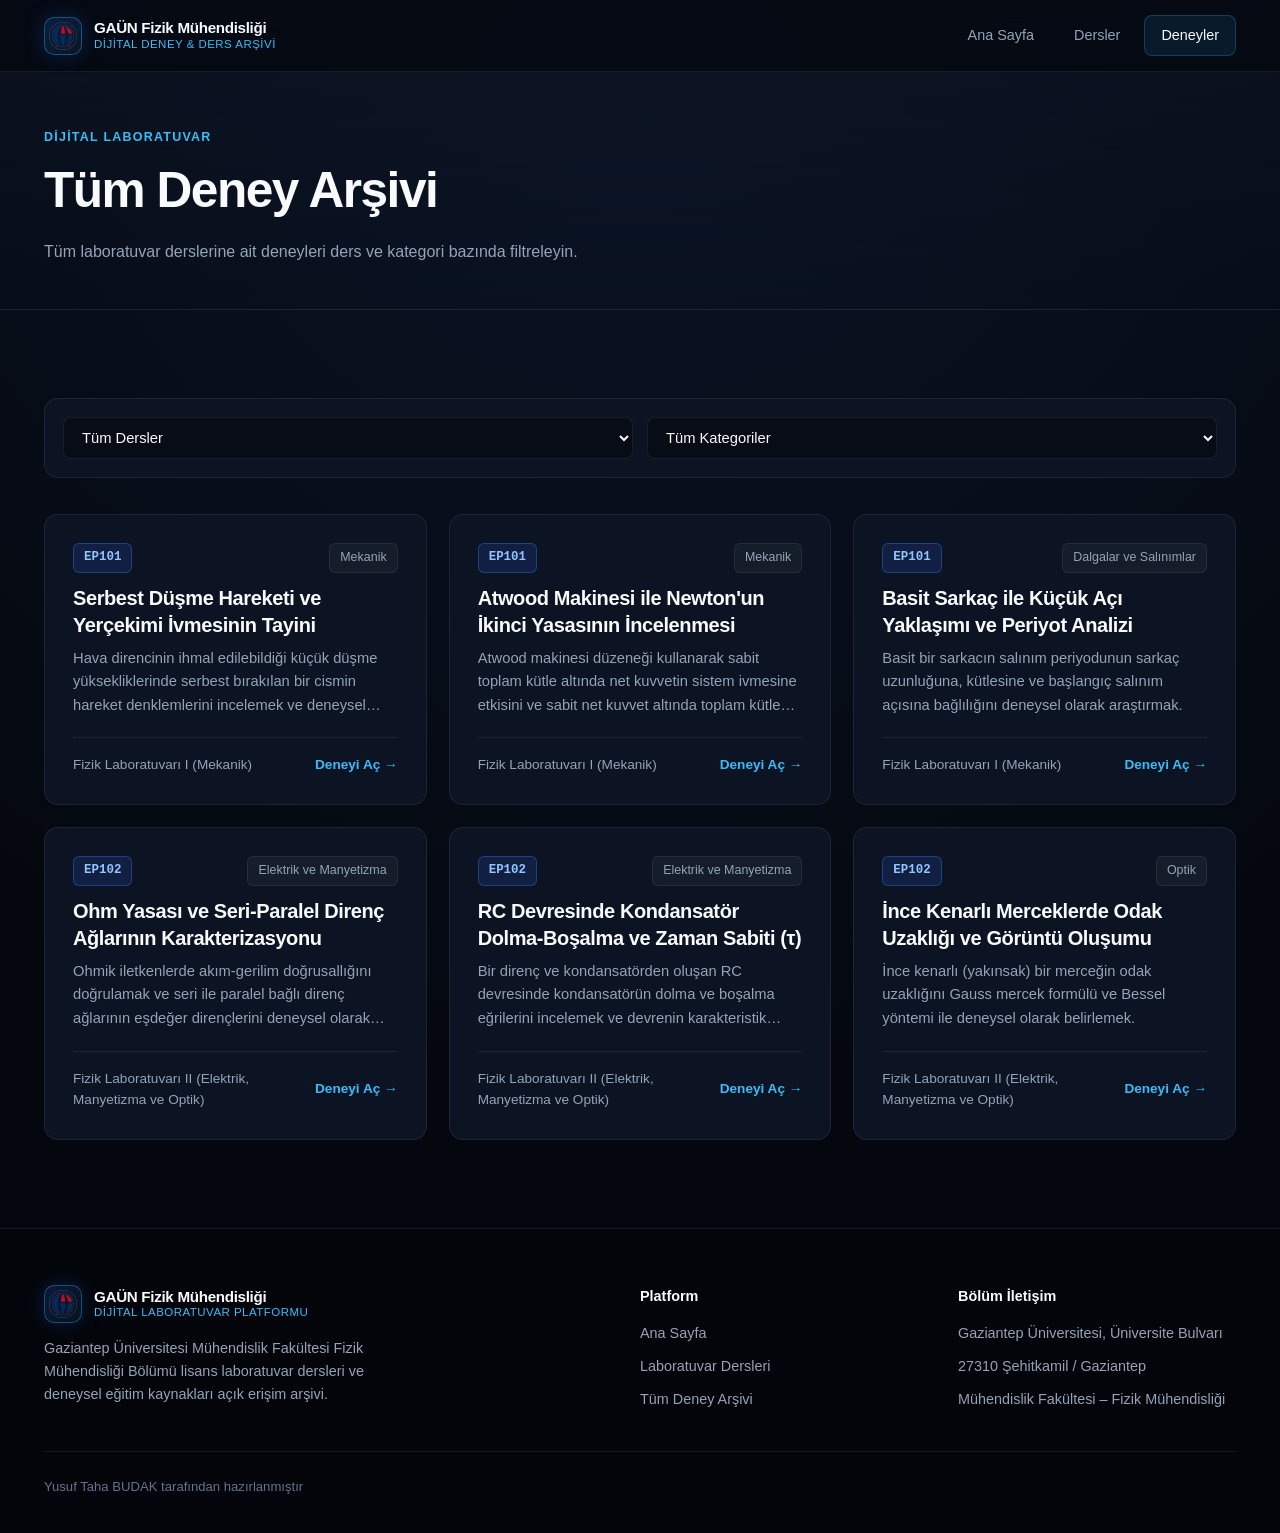
==== deneyler.html @ 33b79657 "Gaün Fizik Müh. Video ve Deney Sitesi" ====
<!DOCTYPE html>
<html lang="tr">
<head>
  <meta charset="UTF-8">
  <meta name="viewport" content="width=device-width, initial-scale=1.0">
  <meta name="description" content="GAÜN Fizik Mühendisliği tüm laboratuvar deneyleri, teorik föyler ve video anlatımları.">
  <title>Deney Arşivi | GAÜN Fizik Mühendisliği</title>
  <link rel="stylesheet" href="assets/css/style.css">
</head>
<body data-page="experiments">
  <header class="site-header">
    <div class="container header-inner">
      <a href="index.html" class="brand" aria-label="GAÜN Fizik Mühendisliği Ana Sayfa">
        <div class="brand-mark">
          <img src="assets/images/logo.png" alt="GAÜN Fizik Mühendisliği Logo">
        </div>
        <div class="brand-text">
          <span class="brand-title">GAÜN Fizik Mühendisliği</span>
          <span class="brand-sub">Dijital Deney &amp; Ders Arşivi</span>
        </div>
      </a>

      <button class="mobile-toggle" aria-label="Menüyü Aç/Kapat" aria-expanded="false">
        <svg width="22" height="22" viewBox="0 0 24 24" fill="none" stroke="currentColor" stroke-width="2">
          <line x1="3" y1="6" x2="21" y2="6"></line>
          <line x1="3" y1="12" x2="21" y2="12"></line>
          <line x1="3" y1="18" x2="21" y2="18"></line>
        </svg>
      </button>

      <nav class="nav-links" aria-label="Ana Menü">
        <a href="index.html" class="nav-link">Ana Sayfa</a>
        <a href="dersler.html" class="nav-link">Dersler</a>
        <a href="deneyler.html" class="nav-link active">Deneyler</a>
      </nav>
    </div>
  </header>

  <main>
    <!-- Genel Deney Arşivi Görünümü -->
    <div id="experiments-archive-view">
      <section class="page-hero">
        <div class="container">
          <span class="section-eyebrow">Dijital Laboratuvar</span>
          <h1 class="detail-title">Tüm Deney Arşivi</h1>
          <p class="section-desc">Tüm laboratuvar derslerine ait deneyleri ders ve kategori bazında filtreleyin.</p>
        </div>
      </section>

      <section class="section">
        <div class="container">
          <div class="filter-bar two-col">
            <select id="exp-course-filter" class="select-control" aria-label="Derse göre filtrele">
              <option value="">Tüm Dersler</option>
            </select>
            <select id="exp-cat-filter" class="select-control" aria-label="Kategoriye göre filtrele">
              <option value="">Tüm Kategoriler</option>
            </select>
          </div>

          <div class="cards-grid" id="experiments-grid">
            <div class="skeleton"></div>
            <div class="skeleton"></div>
            <div class="skeleton"></div>
          </div>
        </div>
      </section>
    </div>

    <!-- Tekil Deney Detay Görünümü (?ders=...&deney=...) -->
    <div id="experiment-detail-view" style="display: none;">
      <section class="page-hero">
        <div class="container">
          <nav class="breadcrumb" aria-label="Konum">
            <a href="index.html">Ana Sayfa</a>
            <span>/</span>
            <a href="deneyler.html">Deneyler</a>
            <span>/</span>
            <a href="dersler.html" id="ed-course-link">Ders</a>
            <span>/</span>
            <span id="ed-breadcrumb-title">Deney</span>
          </nav>

          <div class="detail-header">
            <div class="card-meta-top" style="justify-content: flex-start;">
              <span class="code-badge" id="ed-code">KOD</span>
            </div>
            <h1 class="detail-title" id="ed-title">Deney Başlığı</h1>

            <div class="meta-pills">
              <div class="meta-pill">
                <span>Ders:</span>
                <strong id="ed-course-name">-</strong>
              </div>
            </div>
          </div>
        </div>
      </section>

      <section class="section" style="padding-top: 40px;">
        <div class="container">
          <!-- Responsive 16:9 Video Sahnesi -->
          <div id="ed-video-container"></div>

          <!-- Güvenlik Uyarısı (Varsa) -->
          <div class="warning-banner" id="ed-warning-box" style="display: none;">
            <strong>Laboratuvar Güvenlik Uyarısı:</strong>
            <span id="ed-warning-text"></span>
          </div>

          <div class="experiment-layout">
            <!-- Sol Ana Kolon: Amaç, Teori, Adımlar -->
            <div>
              <div class="content-block">
                <h2>Deneyin Amacı</h2>
                <p id="ed-purpose"></p>
              </div>

              <div class="content-block">
                <h2>Teorik Altyapı</h2>
                <p id="ed-theory"></p>
              </div>

              <div class="content-block">
                <h2>Deney Uygulama Adımları</h2>
                <ol class="steps-list" id="ed-steps"></ol>
              </div>

              <div class="content-block" id="ed-note-block" style="display: none;">
                <h2>Deney Notları ve Değerlendirme</h2>
                <p id="ed-note"></p>
              </div>
            </div>

            <!-- Sağ Yan Kolon: Ölçülen Büyüklükler ve Malzemeler -->
            <aside>
              <div class="content-block">
                <h2>Ölçülen Büyüklükler</h2>
                <div class="quantities-list" id="ed-quantities"></div>
              </div>

              <div class="content-block">
                <h2>Kullanılan Malzemeler</h2>
                <ul class="materials-list" id="ed-materials"></ul>
              </div>
            </aside>
          </div>

          <!-- İlgili Deneyler -->
          <div style="margin-top: 72px; padding-top: 48px; border-top: 1px solid var(--border-hairline);">
            <div class="section-header">
              <div>
                <span class="section-eyebrow">Aynı Dersten</span>
                <h2 class="section-title">İlgili Diğer Deneyler</h2>
              </div>
            </div>
            <div class="cards-grid" id="ed-related"></div>
          </div>
        </div>
      </section>
    </div>
  </main>

  <footer class="site-footer">
    <div class="container">
      <div class="footer-grid">
        <div>
          <div class="brand" style="margin-bottom: 14px;">
            <div class="brand-mark">
              <img src="assets/images/logo.png" alt="GAÜN Fizik Mühendisliği Logo">
            </div>
            <div class="brand-text">
              <span class="brand-title">GAÜN Fizik Mühendisliği</span>
              <span class="brand-sub">Dijital Laboratuvar Platformu</span>
            </div>
          </div>
          <p style="color: var(--text-secondary); font-size: 0.9rem; max-width: 380px;">
            Gaziantep Üniversitesi Mühendislik Fakültesi Fizik Mühendisliği Bölümü lisans laboratuvar dersleri ve deneysel eğitim kaynakları açık erişim arşivi.
          </p>
        </div>

        <div>
          <h4 class="footer-title">Platform</h4>
          <ul class="footer-links">
            <li><a href="index.html">Ana Sayfa</a></li>
            <li><a href="dersler.html">Laboratuvar Dersleri</a></li>
            <li><a href="deneyler.html">Tüm Deney Arşivi</a></li>
          </ul>
        </div>

        <div>
          <h4 class="footer-title">Bölüm İletişim</h4>
          <ul class="footer-links">
            <li>Gaziantep Üniversitesi, Üniversite Bulvarı</li>
            <li>27310 Şehitkamil / Gaziantep</li>
            <li>Mühendislik Fakültesi – Fizik Mühendisliği</li>
          </ul>
        </div>
      </div>

      <div class="footer-bottom">
        <span>Yusuf Taha BUDAK tarafından hazırlanmıştır</span>
      </div>
    </div>
  </footer>
  <script src="assets/js/app.js"></script>
</body>
</html>
---- assets/css/style.css ----
/* ==========================================================================
   GAÜN FİZİK MÜHENDİSLİĞİ – DİJİTAL DENEY VE DERS ARŞİVİ
   Tasarım Sistemi: Linear (Hassasiyet) + Apple (Sinematik Akış) + Lusion (Bilimsel Derinlik)
   ========================================================================== */

:root {
  /* Ana Renk Paleti */
  --bg-void: #04070d;
  --bg-navy: #070c17;
  --bg-surface: #0c1322;
  --bg-surface-elevated: #111b30;
  --bg-glass: rgba(12, 19, 34, 0.72);
  
  /* Vurgu Renkleri */
  --accent-electric: #2563eb;
  --accent-electric-bright: #3b82f6;
  --accent-ice: #38bdf8;
  --accent-ice-glow: rgba(56, 189, 248, 0.18);
  --accent-violet-subtle: rgba(139, 92, 246, 0.14);
  
  /* Metin Hiyerarşisi */
  --text-primary: #f8fafc;
  --text-secondary: #94a3b8;
  --text-muted: #64748b;
  
  /* Kenarlıklar ve Işık Çizgileri */
  --border-hairline: rgba(148, 163, 184, 0.12);
  --border-glow: rgba(56, 189, 248, 0.35);
  
  /* Tipografi (Yerel sistem fallback destekli) */
  --font-sans: 'Inter', 'Geist', -apple-system, BlinkMacSystemFont, 'Segoe UI', Roboto, Oxygen, Ubuntu, Cantarell, sans-serif;
  --font-mono: 'JetBrains Mono', 'Fira Code', ui-monospace, SFMono-Regular, Menlo, Monaco, Consolas, monospace;
  
  /* Boyutlandırma ve Geçişler */
  --container-max: 1240px;
  --header-height: 72px;
  --radius-sm: 8px;
  --radius-md: 14px;
  --radius-lg: 22px;
  --ease-out-expo: cubic-bezier(0.16, 1, 0.3, 1);
  --transition-fast: 0.2s var(--ease-out-expo);
  --transition-smooth: 0.45s var(--ease-out-expo);
}

/* Temel Sıfırlama */
*, *::before, *::after {
  box-sizing: border-box;
  margin: 0;
  padding: 0;
}

html {
  scroll-behavior: smooth;
  background-color: var(--bg-void);
  color: var(--text-primary);
  font-family: var(--font-sans);
  font-size: 16px;
  line-height: 1.6;
  -webkit-font-smoothing: antialiased;
  -moz-osx-font-smoothing: grayscale;
  font-variant-numeric: tabular-nums;
}

body {
  min-height: 100vh;
  display: flex;
  flex-direction: column;
  background: radial-gradient(circle at 50% 0%, #0b1528 0%, var(--bg-void) 68%);
  overflow-x: hidden;
  position: relative;
}

/* Hareket Azaltma Tercihi (Erişilebilirlik) */
@media (prefers-reduced-motion: reduce) {
  *, *::before, *::after {
    animation-duration: 0.01ms !important;
    animation-iteration-count: 1 !important;
    transition-duration: 0.01ms !important;
    scroll-behavior: auto !important;
  }
}

a {
  color: inherit;
  text-decoration: none;
}

button, input, select {
  font-family: inherit;
  color: inherit;
}

/* Konteyner */
.container {
  width: 100%;
  max-width: var(--container-max);
  margin: 0 auto;
  padding: 0 24px;
}

/* ==========================================================================
   AKILLI NAVİGASYON HEADER (Linear + Apple Glass)
   ========================================================================== */
.site-header {
  position: fixed;
  top: 0;
  left: 0;
  right: 0;
  height: var(--header-height);
  z-index: 1000;
  background: rgba(4, 7, 13, 0.65);
  backdrop-filter: blur(18px);
  -webkit-backdrop-filter: blur(18px);
  border-bottom: 1px solid var(--border-hairline);
  transition: background var(--transition-fast), border-color var(--transition-fast);
}

.site-header.scrolled {
  background: rgba(4, 7, 13, 0.88);
  border-bottom-color: rgba(56, 189, 248, 0.2);
}

.header-inner {
  height: 100%;
  display: flex;
  align-items: center;
  justify-content: space-between;
}

.brand {
  display: flex;
  align-items: center;
  gap: 12px;
  font-weight: 600;
  letter-spacing: -0.02em;
}

.brand-mark {
  width: 38px;
  height: 38px;
  border-radius: 10px;
  background: linear-gradient(135deg, rgba(37, 99, 235, 0.22), rgba(56, 189, 248, 0.08));
  border: 1px solid rgba(56, 189, 248, 0.35);
  display: flex;
  align-items: center;
  justify-content: center;
  overflow: hidden;
  padding: 4px;
  box-shadow: 0 0 20px rgba(37, 99, 235, 0.25);
  flex-shrink: 0;
}

.brand-mark img {
  width: 100%;
  height: 100%;
  object-fit: contain;
  display: block;
}

.brand-text {
  display: flex;
  flex-direction: column;
  line-height: 1.2;
}

.brand-title {
  font-size: 0.95rem;
  font-weight: 700;
  color: var(--text-primary);
}

.brand-sub {
  font-size: 0.72rem;
  color: var(--accent-ice);
  font-weight: 500;
  letter-spacing: 0.04em;
  text-transform: uppercase;
}

.nav-links {
  display: flex;
  align-items: center;
  gap: 8px;
}

.nav-link {
  padding: 8px 16px;
  border-radius: var(--radius-sm);
  font-size: 0.9rem;
  font-weight: 500;
  color: var(--text-secondary);
  transition: color var(--transition-fast), background var(--transition-fast);
  position: relative;
}

.nav-link:hover {
  color: var(--text-primary);
  background: rgba(255, 255, 255, 0.04);
}

.nav-link.active {
  color: var(--text-primary);
  background: rgba(56, 189, 248, 0.1);
  border: 1px solid rgba(56, 189, 248, 0.22);
}

/* Mobil Menü Butonu */
.mobile-toggle {
  display: none;
  background: rgba(255, 255, 255, 0.05);
  border: 1px solid var(--border-hairline);
  border-radius: var(--radius-sm);
  padding: 8px 10px;
  cursor: pointer;
  color: var(--text-primary);
}

@media (max-width: 768px) {
  .mobile-toggle {
    display: flex;
    align-items: center;
    justify-content: center;
  }
  .nav-links {
    position: fixed;
    top: var(--header-height);
    left: 0;
    right: 0;
    background: rgba(7, 12, 23, 0.97);
    backdrop-filter: blur(20px);
    flex-direction: column;
    align-items: stretch;
    padding: 20px 24px;
    gap: 10px;
    border-bottom: 1px solid var(--border-hairline);
    transform: translateY(-120%);
    opacity: 0;
    pointer-events: none;
    transition: transform var(--transition-smooth), opacity var(--transition-smooth);
  }
  .nav-links.open {
    transform: translateY(0);
    opacity: 1;
    pointer-events: auto;
  }
  .nav-link {
    padding: 12px 16px;
    font-size: 1rem;
  }
}

/* ==========================================================================
   HERO BÖLÜMÜ (Apple Sinematik + Lusion Dalga/Alan Canvas)
   ========================================================================== */
.hero {
  position: relative;
  min-height: 92vh;
  padding-top: calc(var(--header-height) + 48px);
  padding-bottom: 80px;
  display: flex;
  align-items: center;
  overflow: hidden;
  border-bottom: 1px solid var(--border-hairline);
}

#physics-canvas {
  position: absolute;
  inset: 0;
  width: 100%;
  height: 100%;
  z-index: 0;
  pointer-events: none;
  opacity: 0.85;
}

.hero-glow {
  position: absolute;
  top: -15%;
  left: 50%;
  transform: translateX(-50%);
  width: 780px;
  height: 440px;
  background: radial-gradient(ellipse at center, rgba(37, 99, 235, 0.22), rgba(139, 92, 246, 0.08) 45%, transparent 72%);
  filter: blur(50px);
  z-index: 0;
  pointer-events: none;
}

.hero-content {
  position: relative;
  z-index: 2;
  max-width: 840px;
}

.hero-badge {
  display: inline-flex;
  align-items: center;
  gap: 8px;
  padding: 6px 14px;
  border-radius: 999px;
  background: rgba(56, 189, 248, 0.08);
  border: 1px solid rgba(56, 189, 248, 0.25);
  color: var(--accent-ice);
  font-size: 0.8rem;
  font-weight: 600;
  letter-spacing: 0.04em;
  margin-bottom: 28px;
}

.pulse-dot {
  width: 7px;
  height: 7px;
  border-radius: 50%;
  background: var(--accent-ice);
  box-shadow: 0 0 10px var(--accent-ice);
}

.hero-title {
  font-size: clamp(2.6rem, 6vw, 4.75rem);
  font-weight: 800;
  line-height: 1.07;
  letter-spacing: -0.035em;
  margin-bottom: 24px;
  background: linear-gradient(180deg, #ffffff 0%, #cbd5e1 100%);
  -webkit-background-clip: text;
  -webkit-text-fill-color: transparent;
}

.hero-title span {
  background: linear-gradient(135deg, #38bdf8 0%, #3b82f6 55%, #a78bfa 100%);
  -webkit-background-clip: text;
  -webkit-text-fill-color: transparent;
}

.hero-subtitle {
  font-size: clamp(1.05rem, 2vw, 1.28rem);
  color: var(--text-secondary);
  max-width: 640px;
  line-height: 1.65;
  margin-bottom: 40px;
}

.hero-actions {
  display: flex;
  flex-wrap: wrap;
  gap: 16px;
}

/* Butonlar */
.btn {
  display: inline-flex;
  align-items: center;
  justify-content: center;
  gap: 10px;
  padding: 13px 26px;
  border-radius: var(--radius-sm);
  font-size: 0.95rem;
  font-weight: 600;
  cursor: pointer;
  transition: all var(--transition-fast);
  border: 1px solid transparent;
}

.btn-primary {
  background: linear-gradient(180deg, #3b82f6 0%, #2563eb 100%);
  color: #ffffff;
  box-shadow: 0 1px 2px rgba(0, 0, 0, 0.4), 0 0 24px rgba(37, 99, 235, 0.4);
  border-color: rgba(147, 197, 253, 0.35);
}

.btn-primary:hover {
  transform: translateY(-2px);
  box-shadow: 0 6px 28px rgba(56, 189, 248, 0.45);
}

.btn-secondary {
  background: rgba(255, 255, 255, 0.04);
  color: var(--text-primary);
  border-color: var(--border-hairline);
  backdrop-filter: blur(10px);
}

.btn-secondary:hover {
  background: rgba(255, 255, 255, 0.08);
  border-color: rgba(56, 189, 248, 0.35);
  transform: translateY(-2px);
}

/* ==========================================================================
   İSTATİSTİK ŞERİDİ & BÖLÜM YAPISI
   ========================================================================== */
.stats-bar {
  border-bottom: 1px solid var(--border-hairline);
  background: rgba(7, 12, 23, 0.55);
}

.stats-grid {
  display: grid;
  grid-template-columns: repeat(4, 1fr);
  gap: 1px;
  background: var(--border-hairline);
}

.stat-item {
  background: var(--bg-navy);
  padding: 28px 24px;
  display: flex;
  flex-direction: column;
  gap: 4px;
}

.stat-value {
  font-size: 1.85rem;
  font-weight: 700;
  letter-spacing: -0.03em;
  color: var(--text-primary);
  font-family: var(--font-mono);
}

.stat-label {
  font-size: 0.85rem;
  color: var(--text-secondary);
}

@media (max-width: 768px) {
  .stats-grid {
    grid-template-columns: repeat(2, 1fr);
  }
}

.section {
  padding: 88px 0;
}

.section-header {
  display: flex;
  align-items: flex-end;
  justify-content: space-between;
  gap: 20px;
  margin-bottom: 44px;
  flex-wrap: wrap;
}

.section-eyebrow {
  font-size: 0.78rem;
  font-weight: 700;
  text-transform: uppercase;
  letter-spacing: 0.1em;
  color: var(--accent-ice);
  margin-bottom: 8px;
  display: block;
}

.section-title {
  font-size: clamp(1.75rem, 3.2vw, 2.4rem);
  font-weight: 700;
  letter-spacing: -0.025em;
  line-height: 1.2;
}

.section-desc {
  color: var(--text-secondary);
  max-width: 560px;
  margin-top: 8px;
}

/* ==========================================================================
   KART TASARIMLARI (Linear Hairline + Lusion Mouse Spotlight)
   ========================================================================== */
.cards-grid {
  display: grid;
  grid-template-columns: repeat(auto-fill, minmax(340px, 1fr));
  gap: 22px;
}

@media (max-width: 480px) {
  .cards-grid {
    grid-template-columns: 1fr;
  }
}

.card {
  position: relative;
  background: var(--bg-surface);
  border: 1px solid var(--border-hairline);
  border-radius: var(--radius-md);
  padding: 28px;
  display: flex;
  flex-direction: column;
  justify-content: space-between;
  gap: 20px;
  transition: transform var(--transition-smooth), border-color var(--transition-fast), box-shadow var(--transition-smooth);
  overflow: hidden;
}

.card::before {
  content: "";
  position: absolute;
  inset: 0;
  background: radial-gradient(500px circle at var(--mouse-x, 50%) var(--mouse-y, 0%), rgba(56, 189, 248, 0.09), transparent 45%);
  opacity: 0;
  transition: opacity 0.3s ease;
  pointer-events: none;
}

.card:hover {
  transform: translateY(-4px);
  border-color: var(--border-glow);
  box-shadow: 0 18px 40px -15px rgba(2, 6, 23, 0.9), 0 0 24px rgba(37, 99, 235, 0.12);
}

.card:hover::before {
  opacity: 1;
}

.card-meta-top {
  display: flex;
  align-items: center;
  justify-content: space-between;
  gap: 10px;
  flex-wrap: wrap;
}

.code-badge {
  font-family: var(--font-mono);
  font-size: 0.78rem;
  font-weight: 600;
  padding: 4px 10px;
  border-radius: 6px;
  background: rgba(37, 99, 235, 0.16);
  border: 1px solid rgba(59, 130, 246, 0.35);
  color: #93c5fd;
}

.term-badge {
  font-size: 0.78rem;
  color: var(--text-secondary);
  background: rgba(255, 255, 255, 0.04);
  padding: 4px 10px;
  border-radius: 6px;
  border: 1px solid var(--border-hairline);
}

.card-title {
  font-size: 1.25rem;
  font-weight: 700;
  letter-spacing: -0.02em;
  color: var(--text-primary);
  margin-top: 12px;
  line-height: 1.35;
}

.card-desc {
  font-size: 0.92rem;
  color: var(--text-secondary);
  line-height: 1.6;
  margin-top: 8px;
  display: -webkit-box;
  -webkit-line-clamp: 3;
  -webkit-box-orient: vertical;
  overflow: hidden;
}

.card-footer {
  padding-top: 16px;
  border-top: 1px solid var(--border-hairline);
  display: flex;
  align-items: center;
  justify-content: space-between;
  gap: 12px;
  font-size: 0.85rem;
  color: var(--text-secondary);
}

.card-action {
  color: var(--accent-ice);
  font-weight: 600;
  display: inline-flex;
  align-items: center;
  gap: 6px;
  white-space: nowrap;
  transition: gap var(--transition-fast);
}

.card:hover .card-action {
  gap: 10px;
}

/* ==========================================================================
   FİLTRELEME ÇUBUĞU
   ========================================================================== */
.page-hero {
  padding-top: calc(var(--header-height) + 56px);
  padding-bottom: 44px;
  border-bottom: 1px solid var(--border-hairline);
  background: linear-gradient(180deg, rgba(12, 19, 34, 0.8) 0%, rgba(4, 7, 13, 0) 100%);
}

.filter-bar {
  display: grid;
  grid-template-columns: 1fr 1fr;
  gap: 14px;
  margin-bottom: 36px;
  background: var(--bg-surface);
  padding: 18px;
  border-radius: var(--radius-md);
  border: 1px solid var(--border-hairline);
}

@media (max-width: 560px) {
  .filter-bar {
    grid-template-columns: 1fr;
  }
}

.input-control, .select-control {
  width: 100%;
  background: var(--bg-navy);
  border: 1px solid var(--border-hairline);
  border-radius: var(--radius-sm);
  padding: 11px 14px;
  font-size: 0.92rem;
  color: var(--text-primary);
  outline: none;
  transition: border-color var(--transition-fast), box-shadow var(--transition-fast);
}

.input-control:focus, .select-control:focus {
  border-color: var(--accent-ice);
  box-shadow: 0 0 0 3px rgba(56, 189, 248, 0.14);
}

/* ==========================================================================
   DENEY DETAY SAYFASI & VİDEO OYNATICI
   ========================================================================== */
.breadcrumb {
  display: flex;
  align-items: center;
  flex-wrap: wrap;
  gap: 8px;
  font-size: 0.85rem;
  color: var(--text-secondary);
  margin-bottom: 24px;
}

.breadcrumb a:hover {
  color: var(--accent-ice);
}

.detail-header {
  margin-bottom: 36px;
}

.detail-title {
  font-size: clamp(2rem, 4vw, 3.1rem);
  font-weight: 800;
  letter-spacing: -0.03em;
  line-height: 1.15;
  margin: 14px 0 20px;
}

.meta-pills {
  display: flex;
  flex-wrap: wrap;
  gap: 12px;
}

.meta-pill {
  display: inline-flex;
  align-items: center;
  gap: 8px;
  padding: 8px 14px;
  background: var(--bg-surface);
  border: 1px solid var(--border-hairline);
  border-radius: var(--radius-sm);
  font-size: 0.88rem;
  color: var(--text-secondary);
}

.meta-pill strong {
  color: var(--text-primary);
  font-weight: 600;
}

/* Responsive 16:9 Video Alanı */
.video-stage {
  background: #020408;
  border: 1px solid var(--border-hairline);
  border-radius: var(--radius-lg);
  overflow: hidden;
  box-shadow: 0 24px 60px rgba(0, 0, 0, 0.75);
  margin-bottom: 44px;
}

.video-aspect {
  position: relative;
  width: 100%;
  padding-top: 56.25%;
  background: radial-gradient(circle at center, #0c1629 0%, #03060c 100%);
}

.video-aspect video,
.video-aspect iframe {
  position: absolute;
  inset: 0;
  width: 100%;
  height: 100%;
  border: 0;
  object-fit: contain;
}

.video-placeholder {
  position: absolute;
  inset: 0;
  display: flex;
  flex-direction: column;
  align-items: center;
  justify-content: center;
  text-align: center;
  padding: 24px;
  gap: 14px;
}

.video-caption {
  padding: 14px 22px;
  background: var(--bg-surface);
  border-top: 1px solid var(--border-hairline);
  display: flex;
  align-items: center;
  justify-content: space-between;
  font-size: 0.85rem;
  color: var(--text-secondary);
}

/* Uyarı Kutusu */
.warning-banner {
  background: rgba(245, 158, 11, 0.09);
  border: 1px solid rgba(245, 158, 11, 0.35);
  border-left: 4px solid #f59e0b;
  border-radius: var(--radius-md);
  padding: 18px 22px;
  margin-bottom: 36px;
  display: flex;
  gap: 14px;
  align-items: flex-start;
  color: #fde68a;
}

/* İçerik Izgarası */
.experiment-layout {
  display: grid;
  grid-template-columns: 2fr 1fr;
  gap: 32px;
  align-items: start;
}

@media (max-width: 920px) {
  .experiment-layout {
    grid-template-columns: 1fr;
  }
}

.content-block {
  background: var(--bg-surface);
  border: 1px solid var(--border-hairline);
  border-radius: var(--radius-md);
  padding: 30px;
  margin-bottom: 24px;
}

.content-block h2 {
  font-size: 1.25rem;
  font-weight: 700;
  letter-spacing: -0.015em;
  margin-bottom: 16px;
  display: flex;
  align-items: center;
  gap: 10px;
  color: var(--text-primary);
}

.content-block p {
  color: var(--text-secondary);
  line-height: 1.78;
  white-space: pre-line;
}

.quantities-list {
  display: flex;
  flex-wrap: wrap;
  gap: 10px;
}

.quantity-tag {
  font-family: var(--font-mono);
  font-size: 0.85rem;
  padding: 8px 14px;
  border-radius: var(--radius-sm);
  background: rgba(56, 189, 248, 0.08);
  border: 1px solid rgba(56, 189, 248, 0.25);
  color: #bae6fd;
}

.materials-list {
  list-style: none;
  display: flex;
  flex-direction: column;
  gap: 10px;
}

.materials-list li {
  padding: 10px 14px;
  background: var(--bg-navy);
  border: 1px solid var(--border-hairline);
  border-radius: var(--radius-sm);
  color: var(--text-secondary);
  font-size: 0.92rem;
  display: flex;
  align-items: center;
  gap: 10px;
}

.materials-list li::before {
  content: "";
  width: 6px;
  height: 6px;
  border-radius: 50%;
  background: var(--accent-ice);
  flex-shrink: 0;
}

.steps-list {
  list-style: none;
  counter-reset: step-counter;
  display: flex;
  flex-direction: column;
  gap: 16px;
}

.steps-list li {
  counter-increment: step-counter;
  position: relative;
  padding: 18px 20px 18px 56px;
  background: var(--bg-navy);
  border: 1px solid var(--border-hairline);
  border-radius: var(--radius-sm);
  color: var(--text-secondary);
  line-height: 1.68;
}

.steps-list li::before {
  content: counter(step-counter);
  position: absolute;
  left: 16px;
  top: 17px;
  width: 28px;
  height: 28px;
  border-radius: 50%;
  background: rgba(37, 99, 235, 0.2);
  border: 1px solid rgba(59, 130, 246, 0.45);
  color: #93c5fd;
  font-family: var(--font-mono);
  font-size: 0.82rem;
  font-weight: 700;
  display: grid;
  place-items: center;
}

/* ==========================================================================
   SKELETON LOADING & BOŞ DURUMLAR
   ========================================================================== */
.skeleton {
  background: linear-gradient(90deg, var(--bg-surface) 25%, var(--bg-surface-elevated) 50%, var(--bg-surface) 75%);
  background-size: 200% 100%;
  animation: shimmer 1.6s infinite;
  border-radius: var(--radius-md);
  min-height: 210px;
  border: 1px solid var(--border-hairline);
}

@keyframes shimmer {
  0% { background-position: 200% 0; }
  100% { background-position: -200% 0; }
}

.empty-state {
  grid-column: 1 / -1;
  text-align: center;
  padding: 64px 24px;
  background: var(--bg-surface);
  border: 1px dashed var(--border-hairline);
  border-radius: var(--radius-md);
  color: var(--text-secondary);
}

.empty-state h3 {
  color: var(--text-primary);
  margin-bottom: 8px;
}

/* Scroll Reveal Animasyonu */
.reveal {
  opacity: 0;
  transform: translateY(18px);
  transition: opacity 0.6s var(--ease-out-expo), transform 0.6s var(--ease-out-expo);
}

.reveal.visible {
  opacity: 1;
  transform: translateY(0);
}

/* ==========================================================================
   PROFESYONEL FOOTER
   ========================================================================== */
.site-footer {
  margin-top: auto;
  border-top: 1px solid var(--border-hairline);
  background: #03050a;
  padding: 56px 0 36px;
}

.footer-grid {
  display: grid;
  grid-template-columns: 2fr 1fr 1fr;
  gap: 40px;
  margin-bottom: 40px;
}

@media (max-width: 768px) {
  .footer-grid {
    grid-template-columns: 1fr;
    gap: 28px;
  }
}

.footer-title {
  font-size: 0.9rem;
  font-weight: 700;
  color: var(--text-primary);
  margin-bottom: 14px;
}

.footer-links {
  list-style: none;
  display: flex;
  flex-direction: column;
  gap: 10px;
  font-size: 0.9rem;
  color: var(--text-secondary);
}

.footer-links a:hover {
  color: var(--accent-ice);
}

.footer-bottom {
  padding-top: 24px;
  border-top: 1px solid var(--border-hairline);
  display: flex;
  justify-content: space-between;
  align-items: center;
  flex-wrap: wrap;
  gap: 12px;
  font-size: 0.82rem;
  color: var(--text-muted);
}
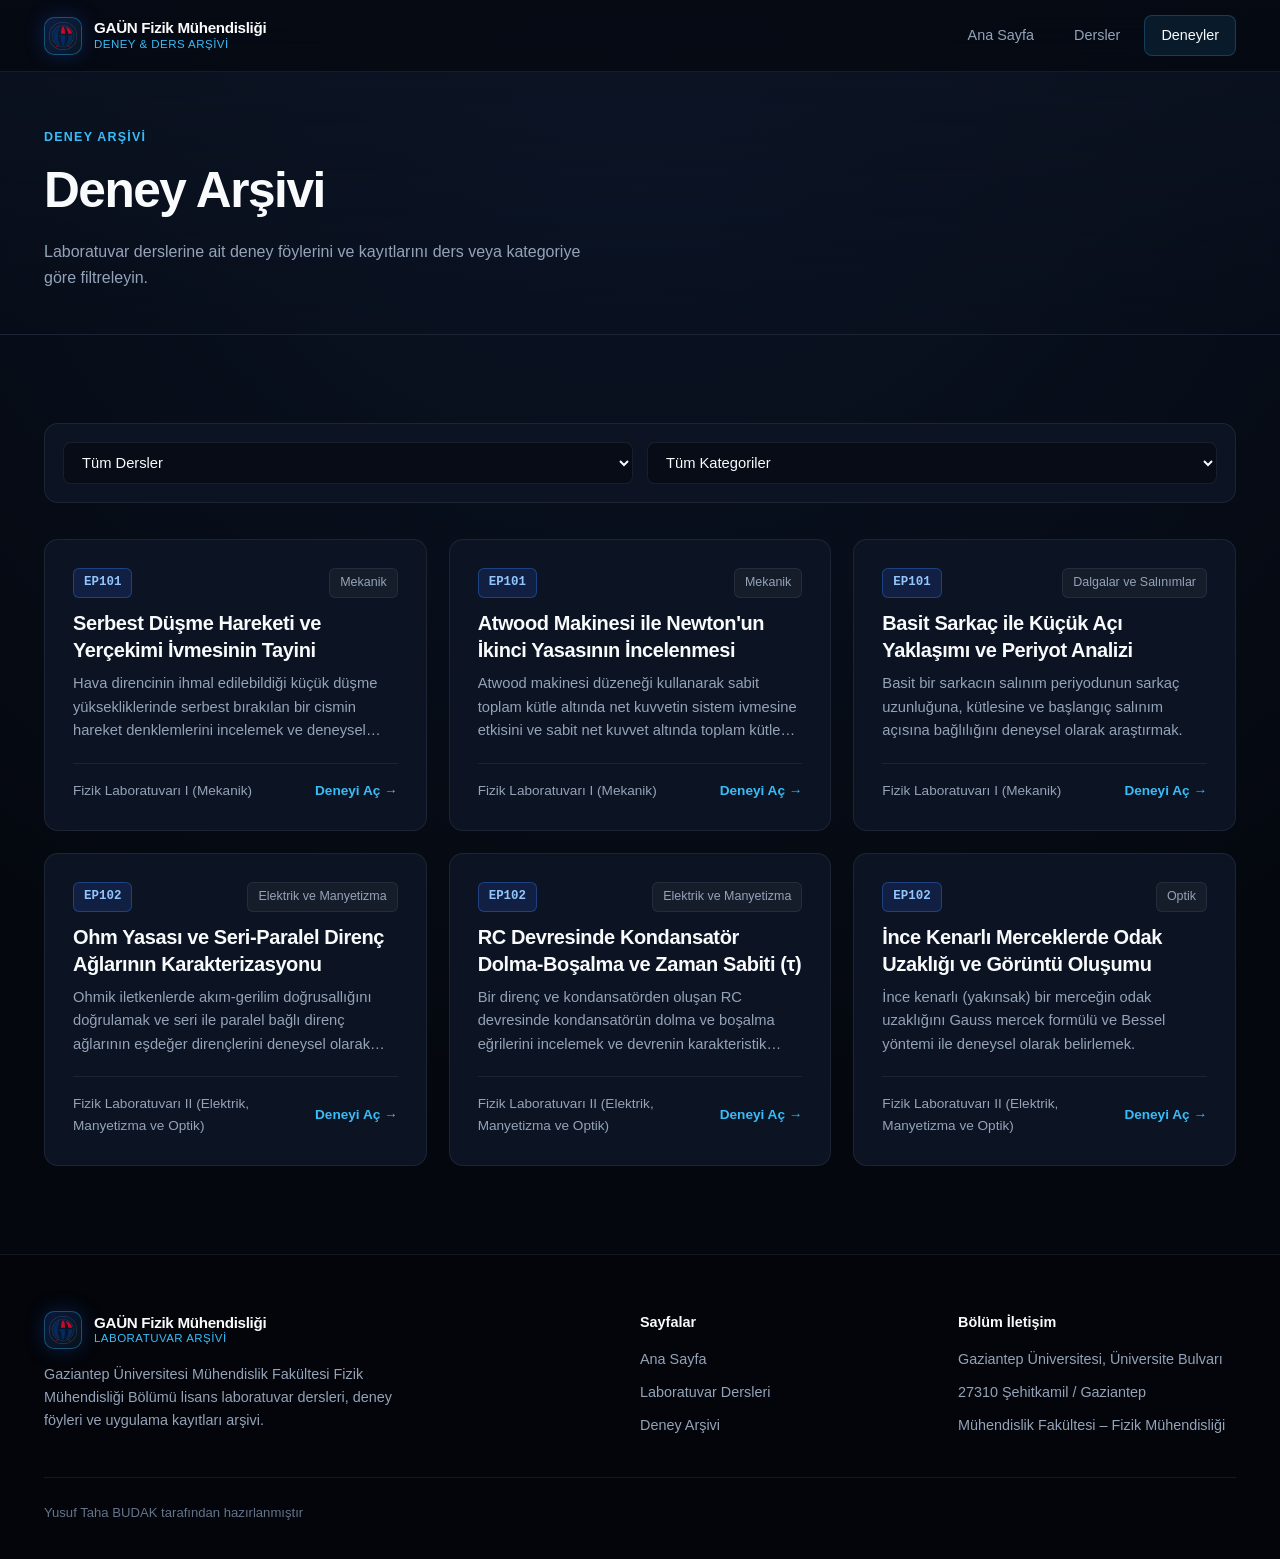
==== commit eb364640: "Bug Fix Hatalar Düzeltildi." ====
--- a/deneyler.html
+++ b/deneyler.html
@@ -3,7 +3,7 @@
 <head>
   <meta charset="UTF-8">
   <meta name="viewport" content="width=device-width, initial-scale=1.0">
-  <meta name="description" content="GAÜN Fizik Mühendisliği tüm laboratuvar deneyleri, teorik föyler ve video anlatımları.">
+  <meta name="description" content="GAÜN Fizik Mühendisliği laboratuvar deneyleri, teorik föyler ve video anlatımları.">
   <title>Deney Arşivi | GAÜN Fizik Mühendisliği</title>
   <link rel="stylesheet" href="assets/css/style.css">
 </head>
@@ -16,7 +16,7 @@
         </div>
         <div class="brand-text">
           <span class="brand-title">GAÜN Fizik Mühendisliği</span>
-          <span class="brand-sub">Dijital Deney &amp; Ders Arşivi</span>
+          <span class="brand-sub">Deney &amp; Ders Arşivi</span>
         </div>
       </a>
 
@@ -41,9 +41,9 @@
     <div id="experiments-archive-view">
       <section class="page-hero">
         <div class="container">
-          <span class="section-eyebrow">Dijital Laboratuvar</span>
-          <h1 class="detail-title">Tüm Deney Arşivi</h1>
-          <p class="section-desc">Tüm laboratuvar derslerine ait deneyleri ders ve kategori bazında filtreleyin.</p>
+          <span class="section-eyebrow">Deney Arşivi</span>
+          <h1 class="detail-title">Deney Arşivi</h1>
+          <p class="section-desc">Laboratuvar derslerine ait deney föylerini ve kayıtlarını ders veya kategoriye göre filtreleyin.</p>
         </div>
       </section>
 
@@ -171,20 +171,20 @@
             </div>
             <div class="brand-text">
               <span class="brand-title">GAÜN Fizik Mühendisliği</span>
-              <span class="brand-sub">Dijital Laboratuvar Platformu</span>
+              <span class="brand-sub">Laboratuvar Arşivi</span>
             </div>
           </div>
           <p style="color: var(--text-secondary); font-size: 0.9rem; max-width: 380px;">
-            Gaziantep Üniversitesi Mühendislik Fakültesi Fizik Mühendisliği Bölümü lisans laboratuvar dersleri ve deneysel eğitim kaynakları açık erişim arşivi.
+            Gaziantep Üniversitesi Mühendislik Fakültesi Fizik Mühendisliği Bölümü lisans laboratuvar dersleri, deney föyleri ve uygulama kayıtları arşivi.
           </p>
         </div>
 
         <div>
-          <h4 class="footer-title">Platform</h4>
+          <h4 class="footer-title">Sayfalar</h4>
           <ul class="footer-links">
             <li><a href="index.html">Ana Sayfa</a></li>
             <li><a href="dersler.html">Laboratuvar Dersleri</a></li>
-            <li><a href="deneyler.html">Tüm Deney Arşivi</a></li>
+            <li><a href="deneyler.html">Deney Arşivi</a></li>
           </ul>
         </div>
 
--- a/assets/css/style.css
+++ b/assets/css/style.css
@@ -1,6 +1,5 @@
 /* ==========================================================================
-   GAÜN FİZİK MÜHENDİSLİĞİ – DİJİTAL DENEY VE DERS ARŞİVİ
-   Tasarım Sistemi: Linear (Hassasiyet) + Apple (Sinematik Akış) + Lusion (Bilimsel Derinlik)
+   GAÜN FİZİK MÜHENDİSLİĞİ – DENEY VE DERS ARŞİVİ
    ========================================================================== */
 
 :root {
@@ -27,7 +26,7 @@
   --border-hairline: rgba(148, 163, 184, 0.12);
   --border-glow: rgba(56, 189, 248, 0.35);
   
-  /* Tipografi (Yerel sistem fallback destekli) */
+  /* Tipografi */
   --font-sans: 'Inter', 'Geist', -apple-system, BlinkMacSystemFont, 'Segoe UI', Roboto, Oxygen, Ubuntu, Cantarell, sans-serif;
   --font-mono: 'JetBrains Mono', 'Fira Code', ui-monospace, SFMono-Regular, Menlo, Monaco, Consolas, monospace;
   
@@ -70,7 +69,7 @@
   position: relative;
 }
 
-/* Hareket Azaltma Tercihi (Erişilebilirlik) */
+/* Hareket Azaltma Tercihi */
 @media (prefers-reduced-motion: reduce) {
   *, *::before, *::after {
     animation-duration: 0.01ms !important;
@@ -99,7 +98,7 @@
 }
 
 /* ==========================================================================
-   AKILLI NAVİGASYON HEADER (Linear + Apple Glass)
+   NAVİGASYON HEADER
    ========================================================================== */
 .site-header {
   position: fixed;
@@ -250,11 +249,11 @@
 }
 
 /* ==========================================================================
-   HERO BÖLÜMÜ (Apple Sinematik + Lusion Dalga/Alan Canvas)
+   HERO BÖLÜMÜ
    ========================================================================== */
 .hero {
   position: relative;
-  min-height: 92vh;
+  min-height: 90vh;
   padding-top: calc(var(--header-height) + 48px);
   padding-bottom: 80px;
   display: flex;
@@ -316,9 +315,9 @@
 }
 
 .hero-title {
-  font-size: clamp(2.6rem, 6vw, 4.75rem);
+  font-size: clamp(2.5rem, 5.8vw, 4.5rem);
   font-weight: 800;
-  line-height: 1.07;
+  line-height: 1.08;
   letter-spacing: -0.035em;
   margin-bottom: 24px;
   background: linear-gradient(180deg, #ffffff 0%, #cbd5e1 100%);
@@ -333,7 +332,7 @@
 }
 
 .hero-subtitle {
-  font-size: clamp(1.05rem, 2vw, 1.28rem);
+  font-size: clamp(1.05rem, 2vw, 1.25rem);
   color: var(--text-secondary);
   max-width: 640px;
   line-height: 1.65;
@@ -387,7 +386,7 @@
 }
 
 /* ==========================================================================
-   İSTATİSTİK ŞERİDİ & BÖLÜM YAPISI
+   İSTATİSTİK ŞERİDİ (3 SÜTUN) & BÖLÜM YAPISI
    ========================================================================== */
 .stats-bar {
   border-bottom: 1px solid var(--border-hairline);
@@ -396,7 +395,7 @@
 
 .stats-grid {
   display: grid;
-  grid-template-columns: repeat(4, 1fr);
+  grid-template-columns: repeat(3, 1fr);
   gap: 1px;
   background: var(--border-hairline);
 }
@@ -424,7 +423,7 @@
 
 @media (max-width: 768px) {
   .stats-grid {
-    grid-template-columns: repeat(2, 1fr);
+    grid-template-columns: 1fr;
   }
 }
 
@@ -465,7 +464,7 @@
 }
 
 /* ==========================================================================
-   KART TASARIMLARI (Linear Hairline + Lusion Mouse Spotlight)
+   KART TASARIMLARI
    ========================================================================== */
 .cards-grid {
   display: grid;
@@ -911,7 +910,7 @@
 }
 
 /* ==========================================================================
-   PROFESYONEL FOOTER
+   FOOTER
    ========================================================================== */
 .site-footer {
   margin-top: auto;
